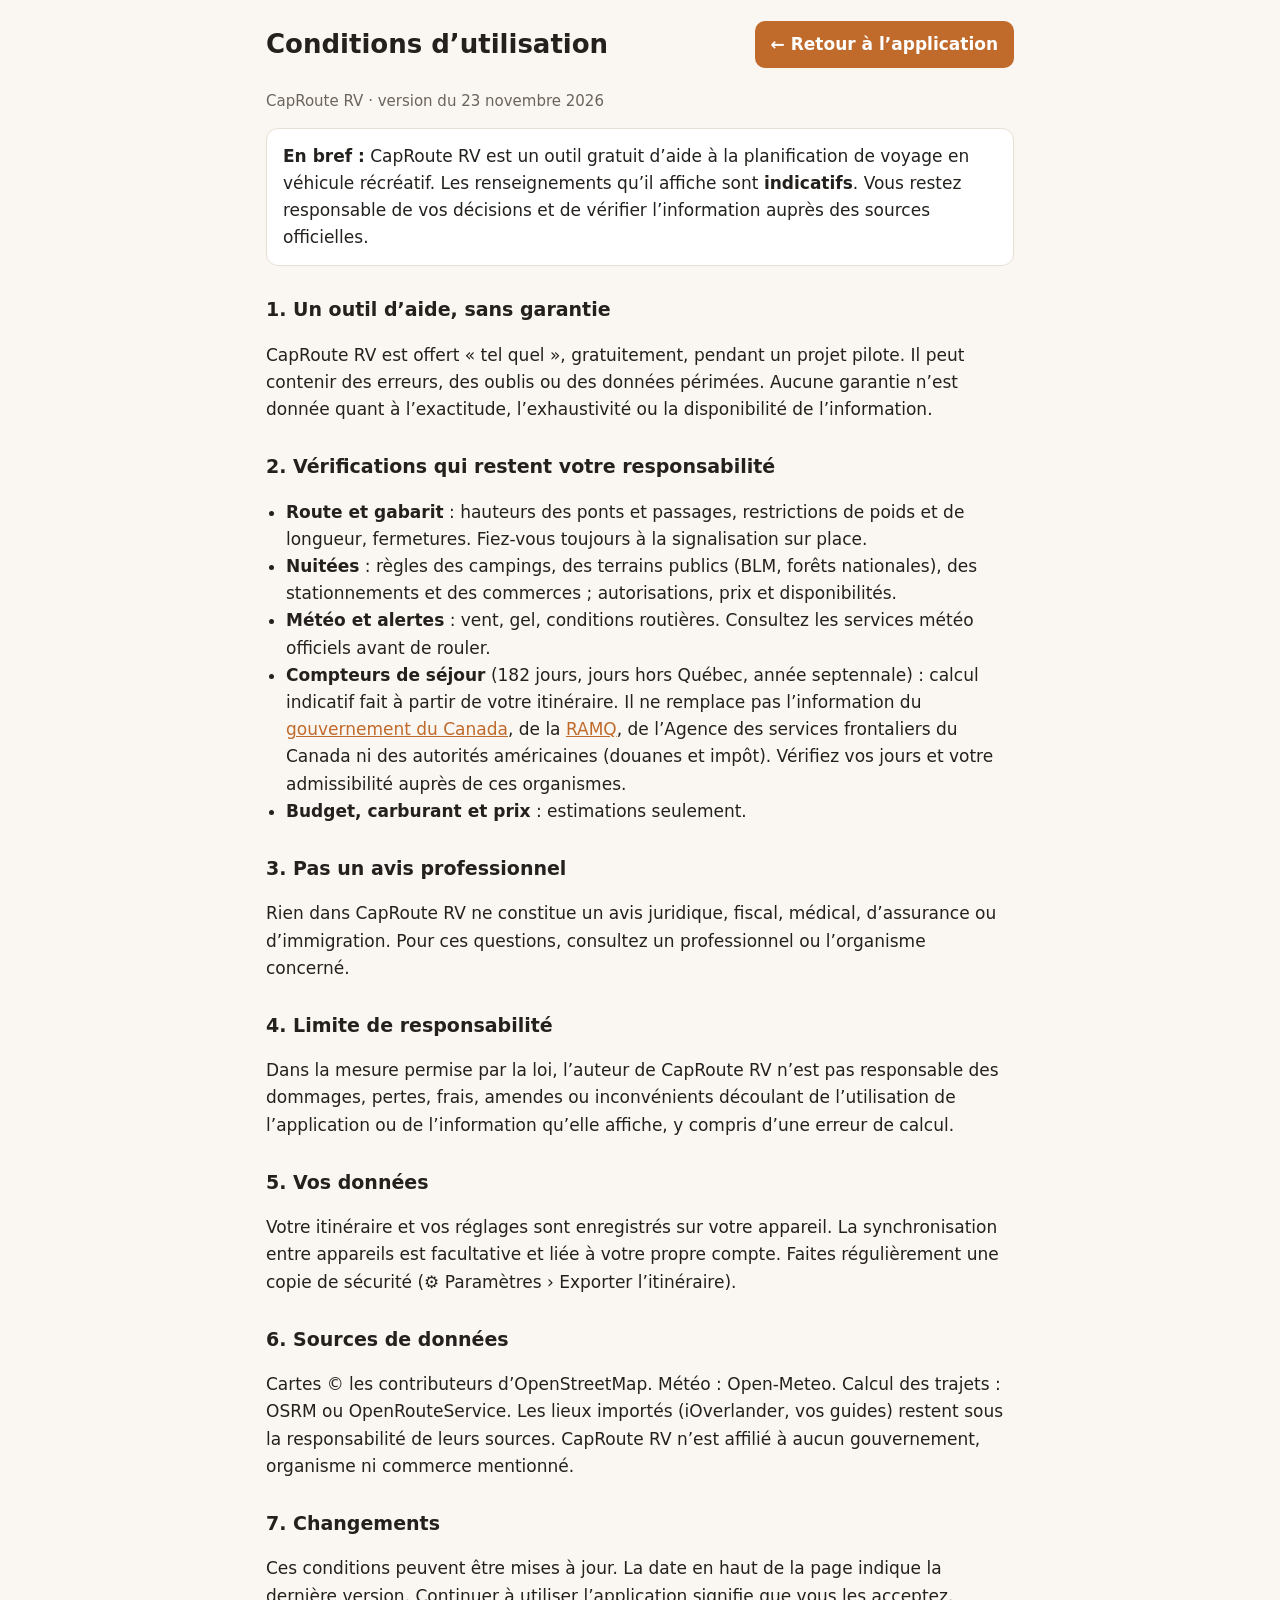
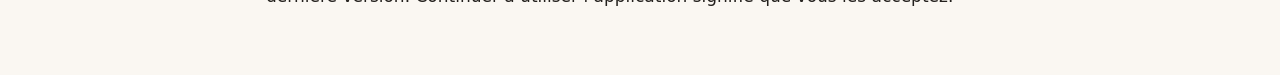
==== conditions.html @ bf9dcc6f "v1.62 : avis à accepter pour les compteurs et conditions d'utilisation Co-Authored-By: Claude Opus 5" ====
<!doctype html>
<html lang="fr-CA">
<head>
<meta charset="utf-8">
<meta name="viewport" content="width=device-width, initial-scale=1">
<title>Conditions d’utilisation · CapRoute RV</title>
<style>
  :root { --bg:#faf7f2; --card:#fff; --ink:#23201d; --muted:#6b645c; --line:#e6dfd4; --acc:#c06a2b; }
  @media (prefers-color-scheme: dark) {
    :root { --bg:#1a1816; --card:#24211e; --ink:#f1ece4; --muted:#b3aa9e; --line:#3a352f; --acc:#e08a4a; }
  }
  * { box-sizing: border-box; }
  body { margin:0; background:var(--bg); color:var(--ink); font:17px/1.6 system-ui,-apple-system,"Segoe UI",Roboto,sans-serif; }
  .wrap { max-width: 780px; margin: 0 auto; padding: 16px 16px 48px; }
  header { display:flex; align-items:center; justify-content:space-between; gap:12px; flex-wrap:wrap; }
  h1 { font-size: 26px; margin: 8px 0; }
  h2 { font-size: 19px; margin: 28px 0 6px; }
  a { color: var(--acc); }
  .back { display:inline-block; background:var(--acc); color:#fff; text-decoration:none; font-weight:600; padding:10px 16px; border-radius:10px; }
  .box { background:var(--card); border:1px solid var(--line); border-radius:12px; padding:14px 16px; margin-top: 12px; }
  .muted { color: var(--muted); font-size: 15px; }
  ul { padding-left: 20px; }
</style>
</head>
<body>
<div class="wrap">
  <header>
    <h1>Conditions d’utilisation</h1>
    <a class="back" href="./">← Retour à l’application</a>
  </header>
  <p class="muted">CapRoute RV · version du 23 novembre 2026</p>

  <div class="box">
    <b>En bref :</b> CapRoute RV est un outil gratuit d’aide à la planification de voyage en véhicule récréatif. Les renseignements qu’il affiche sont <b>indicatifs</b>. Vous restez responsable de vos décisions et de vérifier l’information auprès des sources officielles.
  </div>

  <h2>1. Un outil d’aide, sans garantie</h2>
  <p>CapRoute RV est offert « tel quel », gratuitement, pendant un projet pilote. Il peut contenir des erreurs, des oublis ou des données périmées. Aucune garantie n’est donnée quant à l’exactitude, l’exhaustivité ou la disponibilité de l’information.</p>

  <h2>2. Vérifications qui restent votre responsabilité</h2>
  <ul>
    <li><b>Route et gabarit</b> : hauteurs des ponts et passages, restrictions de poids et de longueur, fermetures. Fiez-vous toujours à la signalisation sur place.</li>
    <li><b>Nuitées</b> : règles des campings, des terrains publics (BLM, forêts nationales), des stationnements et des commerces ; autorisations, prix et disponibilités.</li>
    <li><b>Météo et alertes</b> : vent, gel, conditions routières. Consultez les services météo officiels avant de rouler.</li>
    <li><b>Compteurs de séjour</b> (182 jours, jours hors Québec, année septennale) : calcul indicatif fait à partir de votre itinéraire. Il ne remplace pas l’information du <a href="https://voyage.gc.ca/voyager/vivre-etranger/retraite">gouvernement du Canada</a>, de la <a href="https://www.ramq.gouv.qc.ca/fr/citoyens/absence-quebec">RAMQ</a>, de l’Agence des services frontaliers du Canada ni des autorités américaines (douanes et impôt). Vérifiez vos jours et votre admissibilité auprès de ces organismes.</li>
    <li><b>Budget, carburant et prix</b> : estimations seulement.</li>
  </ul>

  <h2>3. Pas un avis professionnel</h2>
  <p>Rien dans CapRoute RV ne constitue un avis juridique, fiscal, médical, d’assurance ou d’immigration. Pour ces questions, consultez un professionnel ou l’organisme concerné.</p>

  <h2>4. Limite de responsabilité</h2>
  <p>Dans la mesure permise par la loi, l’auteur de CapRoute RV n’est pas responsable des dommages, pertes, frais, amendes ou inconvénients découlant de l’utilisation de l’application ou de l’information qu’elle affiche, y compris d’une erreur de calcul.</p>

  <h2>5. Vos données</h2>
  <p>Votre itinéraire et vos réglages sont enregistrés sur votre appareil. La synchronisation entre appareils est facultative et liée à votre propre compte. Faites régulièrement une copie de sécurité (⚙ Paramètres › Exporter l’itinéraire).</p>

  <h2>6. Sources de données</h2>
  <p>Cartes © les contributeurs d’OpenStreetMap. Météo : Open-Meteo. Calcul des trajets : OSRM ou OpenRouteService. Les lieux importés (iOverlander, vos guides) restent sous la responsabilité de leurs sources. CapRoute RV n’est affilié à aucun gouvernement, organisme ni commerce mentionné.</p>

  <h2>7. Changements</h2>
  <p>Ces conditions peuvent être mises à jour. La date en haut de la page indique la dernière version. Continuer à utiliser l’application signifie que vous les acceptez.</p>
</div>
</body>
</html>
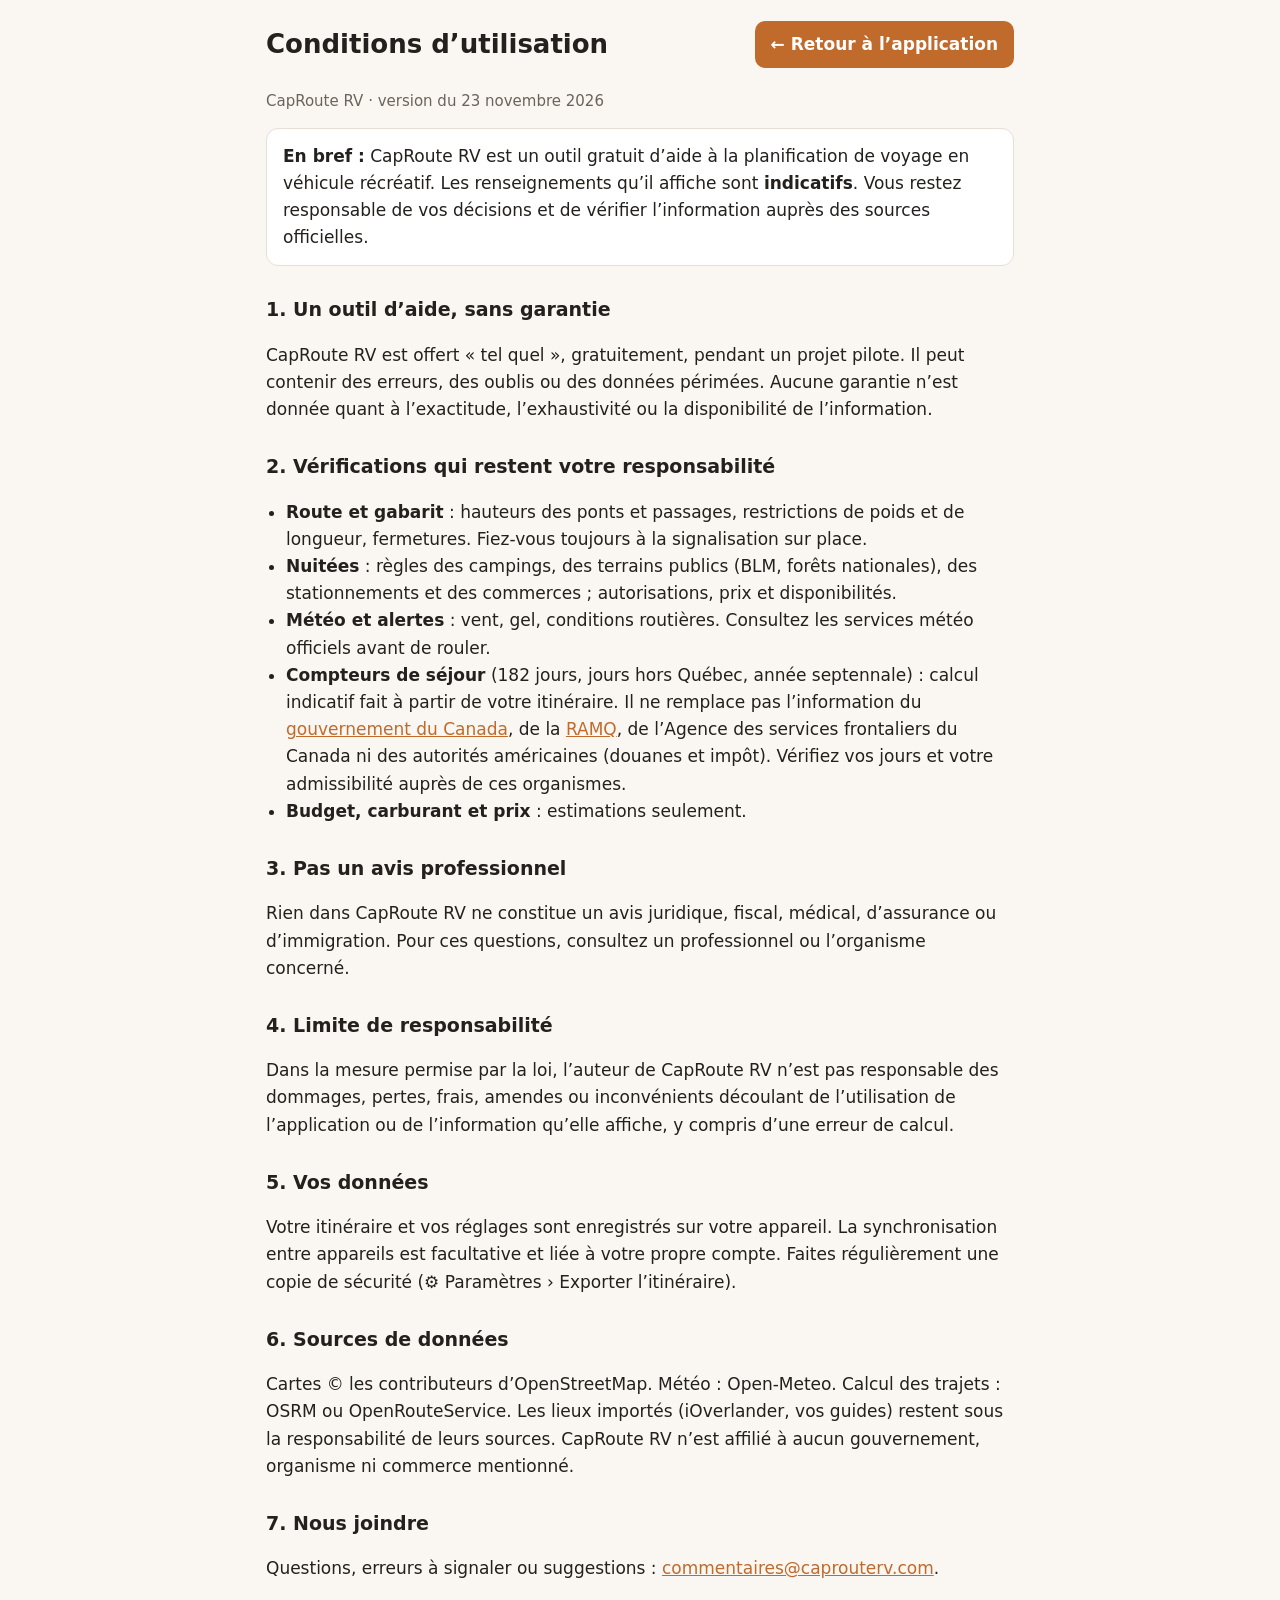
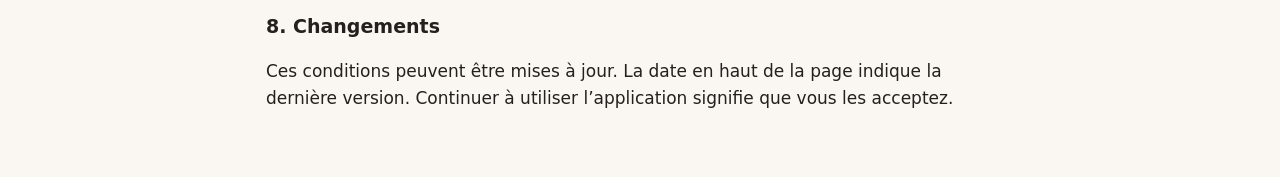
==== commit d04842b5: "v1.64 : adresse commentaires@caprouterv.com dans l'appli Co-Authored-By: Claude Opus 5.5 <noreply@an" ====
--- a/conditions.html
+++ b/conditions.html
@@ -58,7 +58,10 @@
   <h2>6. Sources de données</h2>
   <p>Cartes © les contributeurs d’OpenStreetMap. Météo : Open-Meteo. Calcul des trajets : OSRM ou OpenRouteService. Les lieux importés (iOverlander, vos guides) restent sous la responsabilité de leurs sources. CapRoute RV n’est affilié à aucun gouvernement, organisme ni commerce mentionné.</p>
 
-  <h2>7. Changements</h2>
+  <h2>7. Nous joindre</h2>
+  <p>Questions, erreurs à signaler ou suggestions : <a href="mailto:commentaires@caprouterv.com?subject=CapRoute%20RV%20%E2%80%93%20commentaires">commentaires@caprouterv.com</a>.</p>
+
+  <h2>8. Changements</h2>
   <p>Ces conditions peuvent être mises à jour. La date en haut de la page indique la dernière version. Continuer à utiliser l’application signifie que vous les acceptez.</p>
 </div>
 </body>
